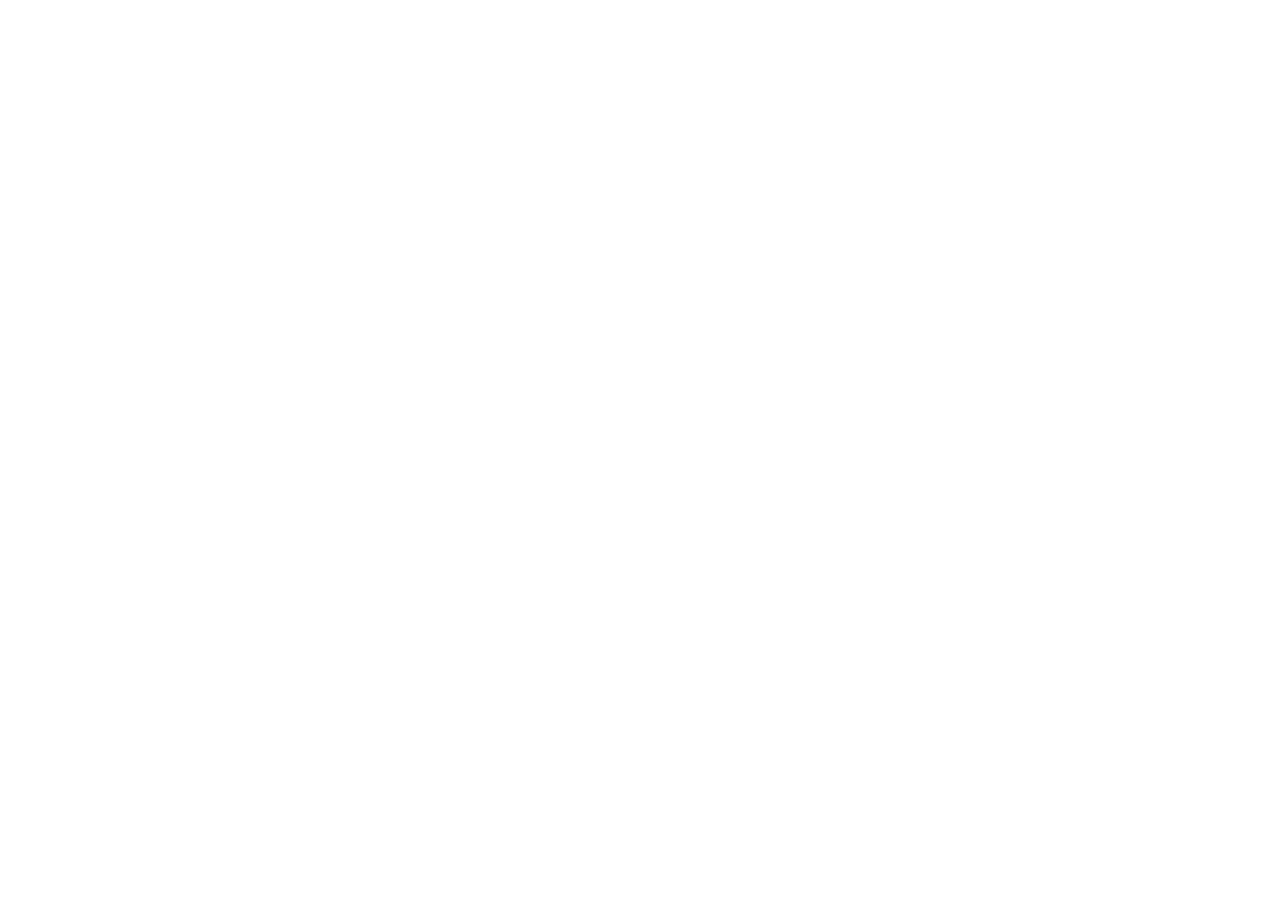
==== index.html @ b71c9bcd "creando la estructura de la pagina" ====
<!DOCTYPE html>
<html lang="es-MX">
<head>
    <meta charset="UTF-8">
    <meta name="viewport" content="width=device-width, initial-scale=1.0">
    <title>Portafolio | Israel Gonzalez</title>
    <link rel="stylesheet" href="css/main.css">
    <link rel="stylesheet" href="css/reset.css">
</head>
<body>
    <div class="global">

    </div>
    <script src="js/app.js"></script>
</body>
</html>
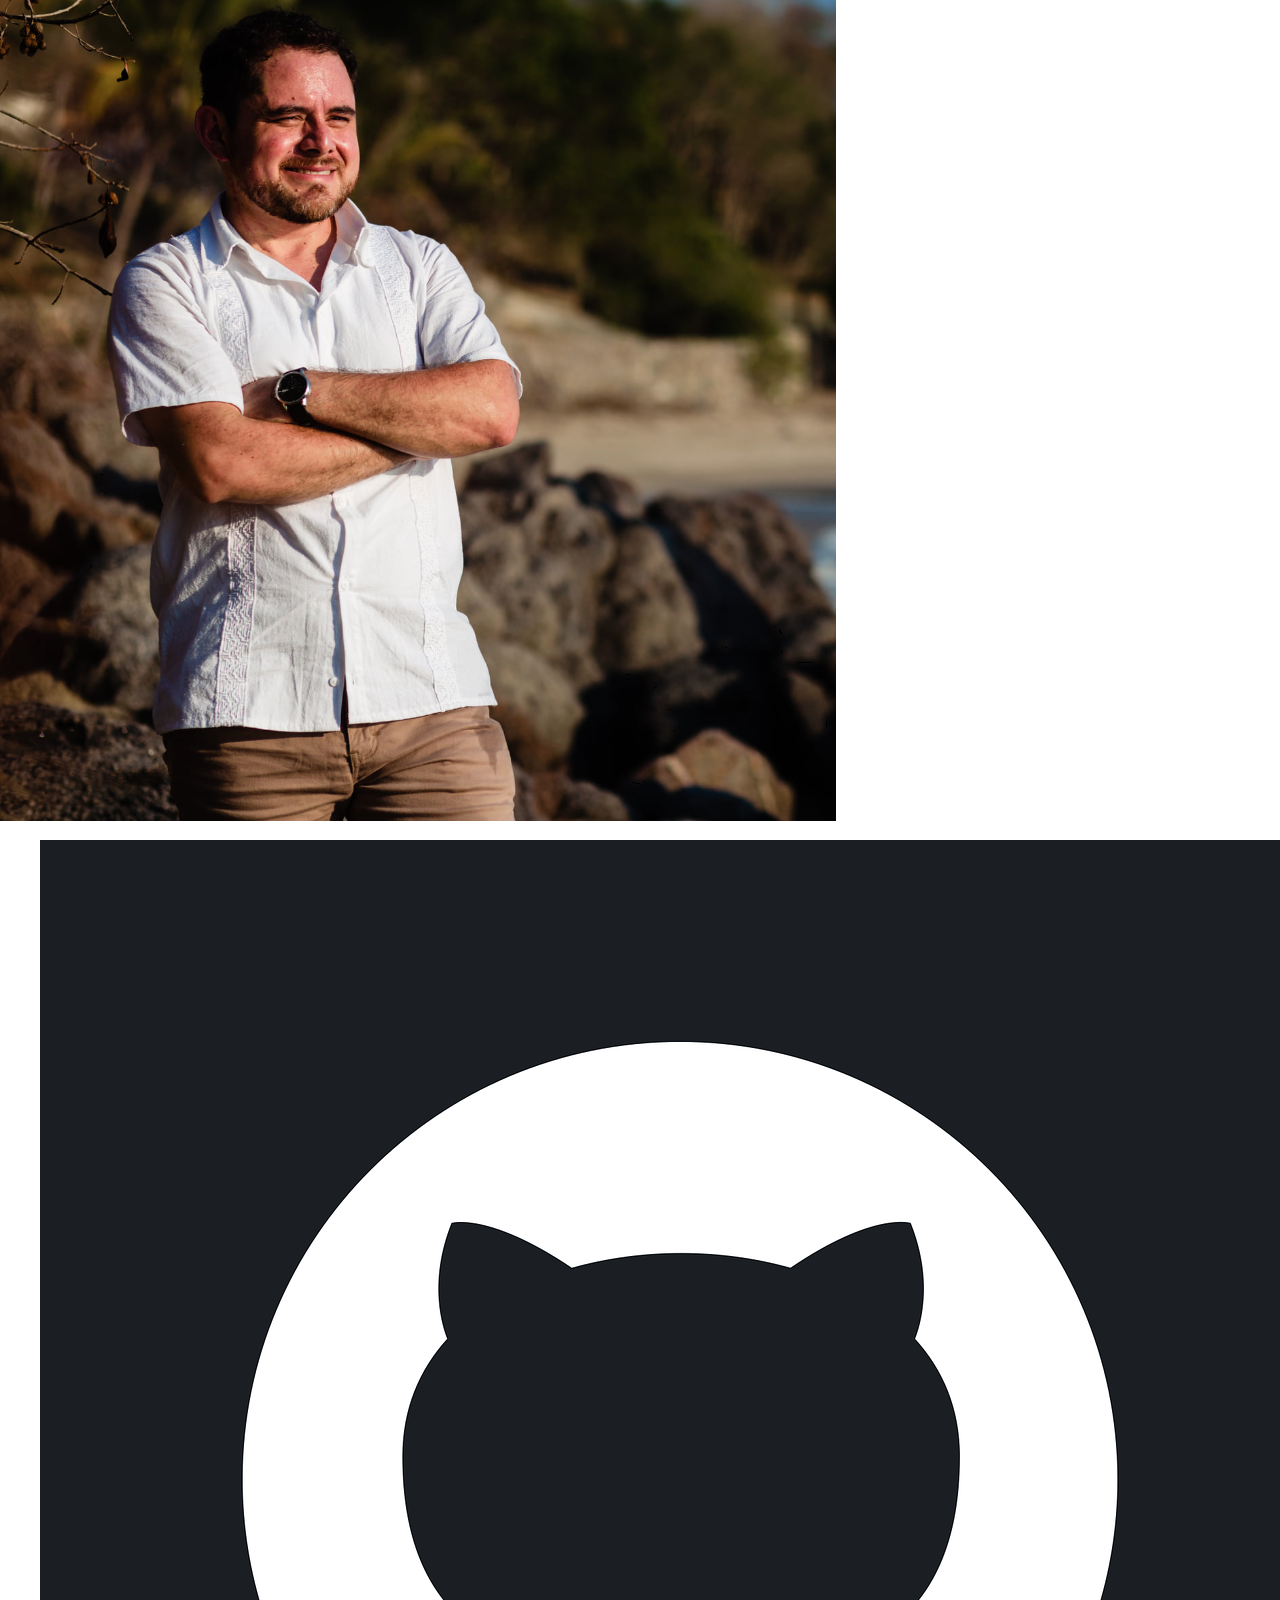
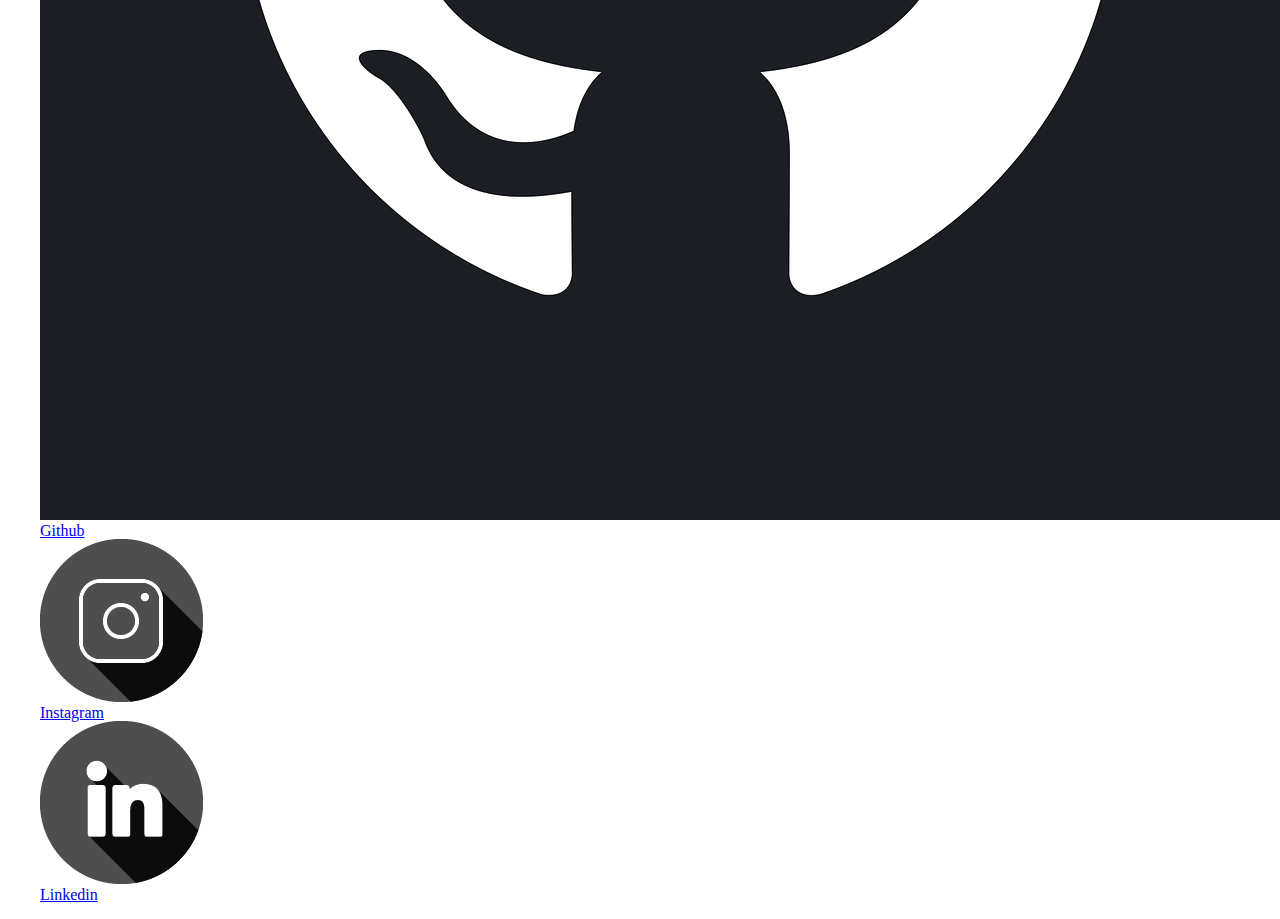
==== commit 7168820a: "creando el header html" ====
--- a/index.html
+++ b/index.html
@@ -9,6 +9,23 @@
 </head>
 <body>
     <div class="global">
+        <header class="header">
+            <img src="img/illustrator/yo.png" alt="me" class="header__img">
+            <menu class="header__menu">
+                <a href="#" class="header__link">
+                    <img src="img/icons/github-6980894_1280.png" alt="git icon" class="menu__icon">
+                    <p class="menu__text">Github</p>
+                </a>
+                <a href="#" class="header__link">
+                    <img src="img/icons/insta.png" alt="instagram icon" class="menu__icon">
+                    <p class="menu__text">Instagram</p>
+                </a>
+                <a href="#" class="header__link">
+                    <img src="img/icons/in.png" alt="linkedin icon" class="menu__icon">
+                    <p class="menu__text">Linkedin</p>
+                </a>
+            </menu>
+        </header>
 
     </div>
     <script src="js/app.js"></script>
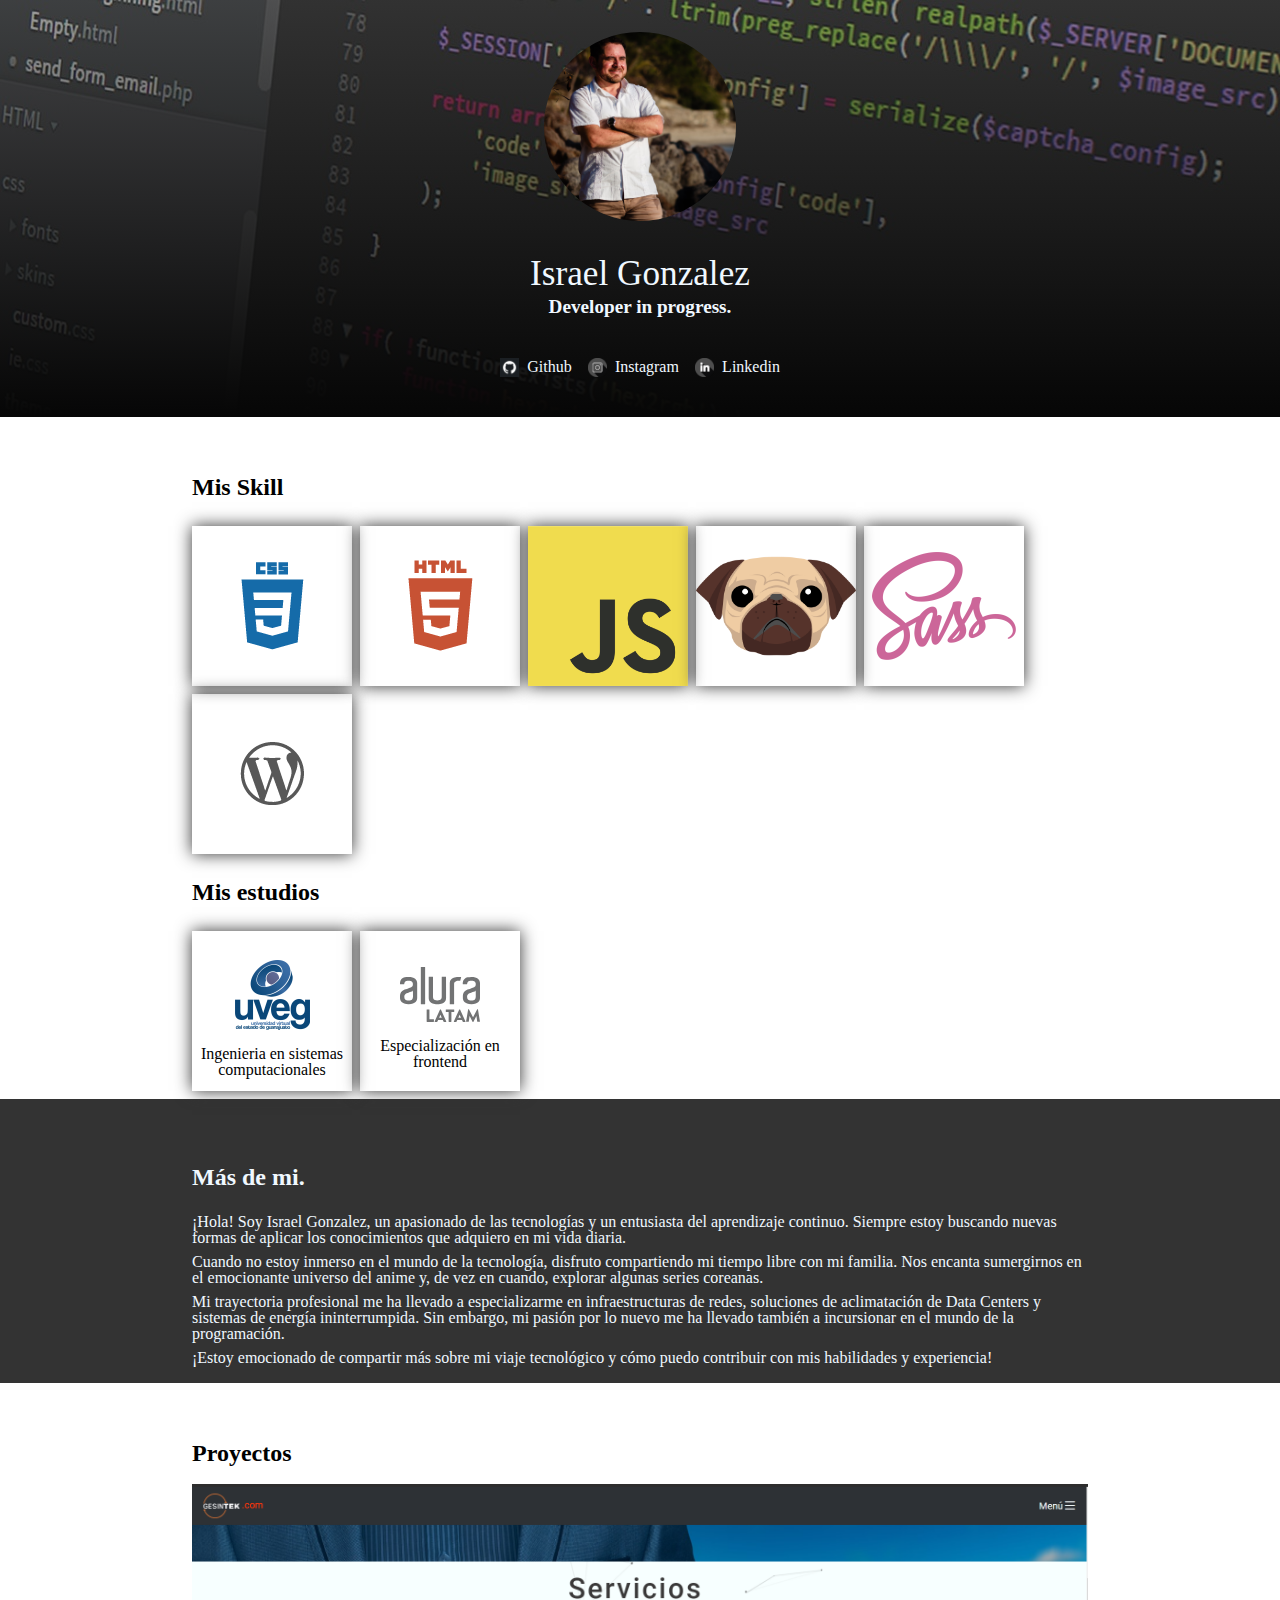
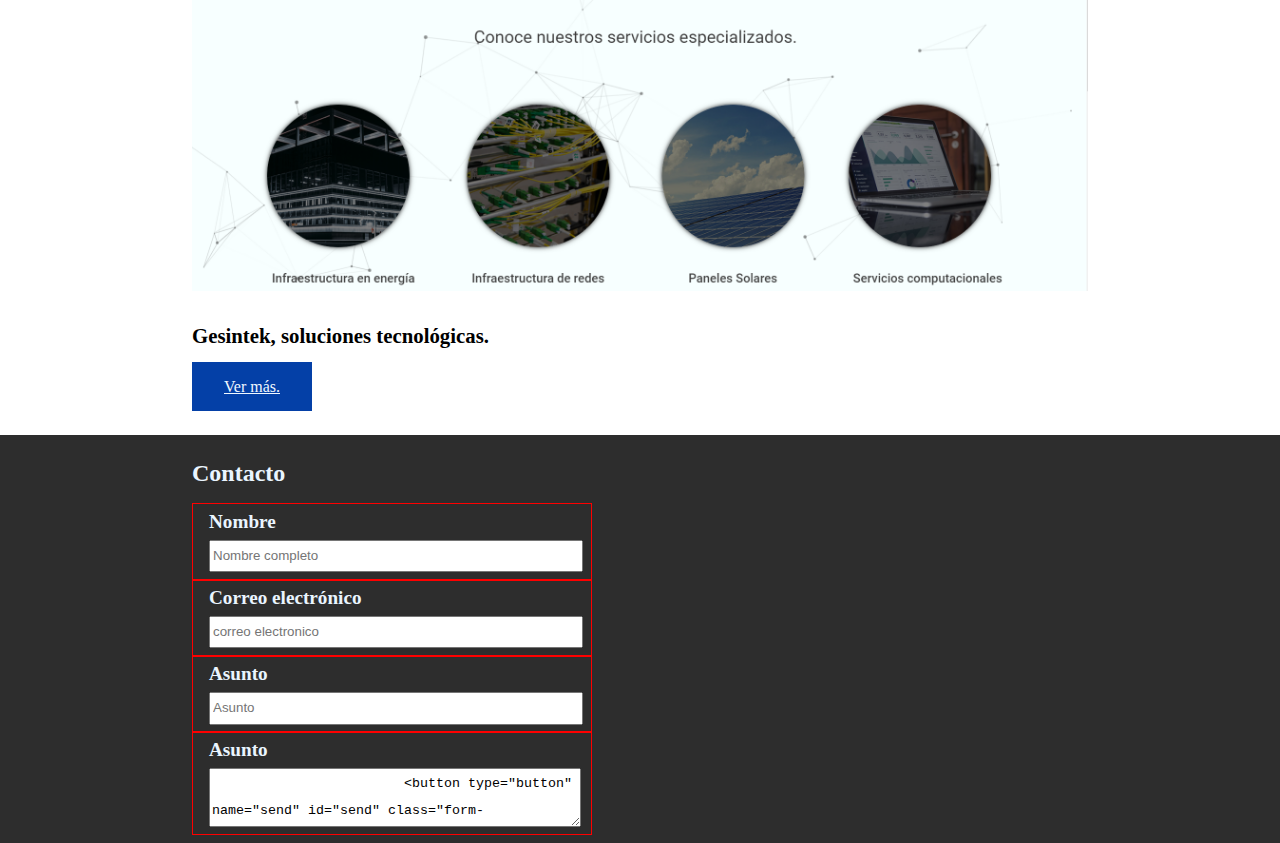
==== commit 70fe5c8f: "terminando html" ====
--- a/index.html
+++ b/index.html
@@ -9,8 +9,13 @@
 </head>
 <body>
     <div class="global">
+        <!-- HEADER -->
         <header class="header">
             <img src="img/illustrator/yo.png" alt="me" class="header__img">
+            <div class="header__title">
+                <h1>Israel Gonzalez</h1>
+                <h3>Developer in progress.</h3>
+            </div>
             <menu class="header__menu">
                 <a href="#" class="header__link">
                     <img src="img/icons/github-6980894_1280.png" alt="git icon" class="menu__icon">
@@ -26,8 +31,91 @@
                 </a>
             </menu>
         </header>
-
+        <!-- SKILL&DEGREE -->
+        <div class="skll">
+            <div class="skill__box box-content">
+                
+                <h2 class="title">Mis Skill</h2>
+                
+                <div class="skill-card">
+                    <img src="img/icons/css.png" alt="CSS icon">
+                </div>
+                <div class="skill-card">
+                    <img src="img/icons/html5.png" alt="html5 icon">
+                </div>
+                <div class="skill-card">
+                    <img src="img/icons/JavaScript-logo.png" alt="JavaScript icon">
+                </div>
+                <div class="skill-card">
+                    <img src="img/icons/pug.png" alt="JavaScript icon">
+                </div>
+                <div class="skill-card">
+                    <img src="img/icons/sass.png" alt="JavaScript icon">
+                </div>
+                <div class="skill-card">
+                    <img src="img/icons/wp.png" alt="JavaScript icon">
+                </div>
+                <h2 class="title">Mis estudios</h2>
+                <div class="skill-card">
+                    <img src="img/icons/logo_uveg.png" alt="JavaScript icon">
+                    <p>Ingenieria en sistemas computacionales</p>
+                </div>
+                <div class="skill-card">
+                    <img src="img/icons/logo-aluraespanhol.svg" alt="JavaScript icon">
+                    <p>Especialización en frontend</p>
+                </div>
+            </div>
+        </div>
+        <!-- ABOUT -->
+        <div class="about">
+            <div class="box-content">
+                <h2 class="title">Más de mi.</h2>
+                <p>¡Hola! Soy Israel Gonzalez, un apasionado de las tecnologías y un entusiasta del aprendizaje continuo. Siempre estoy buscando nuevas formas de aplicar los conocimientos que adquiero en mi vida diaria.</p>
+                    
+                <p>Cuando no estoy inmerso en el mundo de la tecnología, disfruto compartiendo mi tiempo libre con mi familia. Nos encanta sumergirnos en el emocionante universo del anime y, de vez en cuando, explorar algunas series coreanas.</p>
+                    
+                <p>Mi trayectoria profesional me ha llevado a especializarme en infraestructuras de redes, soluciones de aclimatación de Data Centers y sistemas de energía ininterrumpida. Sin embargo, mi pasión por lo nuevo me ha llevado también a incursionar en el mundo de la programación.</p>
+                    
+                <p>¡Estoy emocionado de compartir más sobre mi viaje tecnológico y cómo puedo contribuir con mis habilidades y experiencia!</p>
+            </div>
+        </div>
     </div>
+    <!-- PROYECTS -->
+    <div class="proyects">
+        <div class="box-content">
+            <h2 class="title">Proyectos</h2>
+            <div class="proyects-card">
+                <img src="img/illustrator/gesintek.png" alt="">
+                <p>Gesintek, soluciones tecnológicas.</p>
+                <a href="#">Ver más.</a>
+            </div>
+        </div>
+    </div>
+    <!-- FOOTER -->
+    <footer class="footer">
+        <div class="footer-box box-content">
+            <h2 class="title">Contacto</h2>
+            <form id="footer-form" class="footer-form">
+                <div class="form-input">
+                    <label for="name">Nombre</label>
+                    <input name="name" type="text" id="name" placeholder="Nombre completo" required>
+                </div>
+                <div class="form-input">
+                    <label for="email">Correo electrónico</label>
+                    <input name="email" id="email" placeholder="correo electronico" required>
+                </div>
+                <div class="form-input">
+                    <label for="asunto">Asunto</label>
+                    <input name="asunto" type="text" id="asunto" placeholder="Asunto" required>
+                </div>
+                <div class="form-input">
+                    <label for="asunto">Asunto</label>
+                    <textarea name="asunto" id="asunto" placeholder="Asunto" required>
+                        <button type="button" name="send" id="send" class="form-send">Enviar</button>
+                </div>
+            </form>
+        </div>
+    </footer>
     <script src="js/app.js"></script>
 </body>
 </html>--- a/css/main.css
+++ b/css/main.css
@@ -0,0 +1,166 @@
+/* HEADER */
+.header{
+    width: 100%;
+    height: 100%;
+    display: flex;
+    flex-direction: column;
+    flex-wrap: wrap;
+    justify-content: center;
+    align-items: center;
+    background-color: #333;
+    background-image: linear-gradient(rgba(63, 63, 63, 0.5), rgb(6,6,6)),url("../img/bg/bg-code.jpg");
+    color: aliceblue;
+
+}
+.header__img{
+    width: 100%;
+    max-width: 12rem;
+    max-height: 12rem;
+    border-radius: 50%;
+    padding: 2rem 0;
+}
+.header__menu{
+    width: 100%;
+    display: flex;
+    flex-flow: row wrap;
+    align-items: center;
+    justify-content: center;
+    box-sizing: border-box;
+    padding: .5rem;
+}
+.header__title{
+    text-align: center;
+}
+.header__title h1{
+    font-size: 2.2rem;
+    font-weight: bolder;
+    line-height: 1.2;
+}
+.header__title{
+    font-size: 1.2rem;
+    font-weight: 100;
+    line-height: 1.2;
+}
+.header__link{
+    display: flex;
+    justify-content: center;
+    align-items: center;
+    align-self: stretch;
+    text-decoration: none;
+    padding: 1rem .5rem;
+    color: aliceblue;
+    gap: .5rem;
+}
+.menu__icon{
+    width: 1.2rem;
+    height: 1.2rem;
+}
+/* ABOUT-+9937-83++3<----3.MI BEBE LO ESCRIBIO3 */
+.about{
+    width: 100%;
+    padding: .5rem 1rem;
+    box-sizing: border-box;
+    background-color: #333;
+    color: aliceblue;
+}
+
+.about p{
+    padding: .4rem .2rem .1rem 0;
+}
+/* SKILL&DEGREE */
+.skill__box{
+    display: flex;
+    justify-content: start;
+    flex-flow: row wrap;
+    gap: .5rem;
+}
+.skill__title{
+    width: 100%;
+    font-size: 1.5rem;
+    font-weight: bolder;
+    line-height: 1.5;
+    padding: 1.2rem 0;
+}
+.skill-card{
+    width:10rem;
+    height:10rem;
+    display: flex;
+    flex-direction: column;
+    justify-content: center;
+    align-items: center;
+    box-sizing: border-box;
+    box-shadow: 0px 0px 1rem #333;
+}
+.skill-card img{
+    max-width: 100%;
+    object-fit: cover;
+    padding: 1rem .5rem;
+}
+.skill-card p{
+    text-align: center;
+}
+/* PROYECTS */
+.proyects{
+
+}
+.proyects-card img{
+    width: 100%;
+    object-fit: cover;
+}
+.proyects-card p{
+    font-size: 1.3rem;
+    font-weight: bold;
+    margin: 2rem 0;
+}
+.proyects-card a{
+    padding: 1rem 2rem;
+    margin: 2rem 0;
+    text-align: center;
+    background-color: #0440a7;
+    color: aliceblue;
+}
+/* FOOTER */
+.footer{
+    width: 100%;
+    background-color: #2d2d2d;
+    color: rgb(234, 245, 255);
+}
+.form-input{
+    width: 100%;
+    max-width: 25rem;
+    padding: .2rem 1rem;
+    display: flex;
+    flex-direction: column;
+    box-sizing: border-box;
+    border: 1px solid red;
+}
+.form-input input,textarea{
+    width: 100%;
+    line-height: 2;
+    margin: .2rem 0;
+    font-weight: 100;
+}
+.form-input label{
+    font-size: 1.2rem;
+    line-height: 1.5;
+    font-weight: bolder;
+}
+/* 
+*******
+GLOBALS
+********
+ */
+.title{
+    width: 100%;
+    font-size: 1.5rem;
+    font-weight: bolder;
+    line-height: 1.2;
+    padding: 1rem 0;
+}
+.box-content{
+    width: 100%;
+    max-width: 60rem;
+    padding: .5rem 2rem;
+    margin: 2rem auto 0;
+    box-sizing: border-box;
+}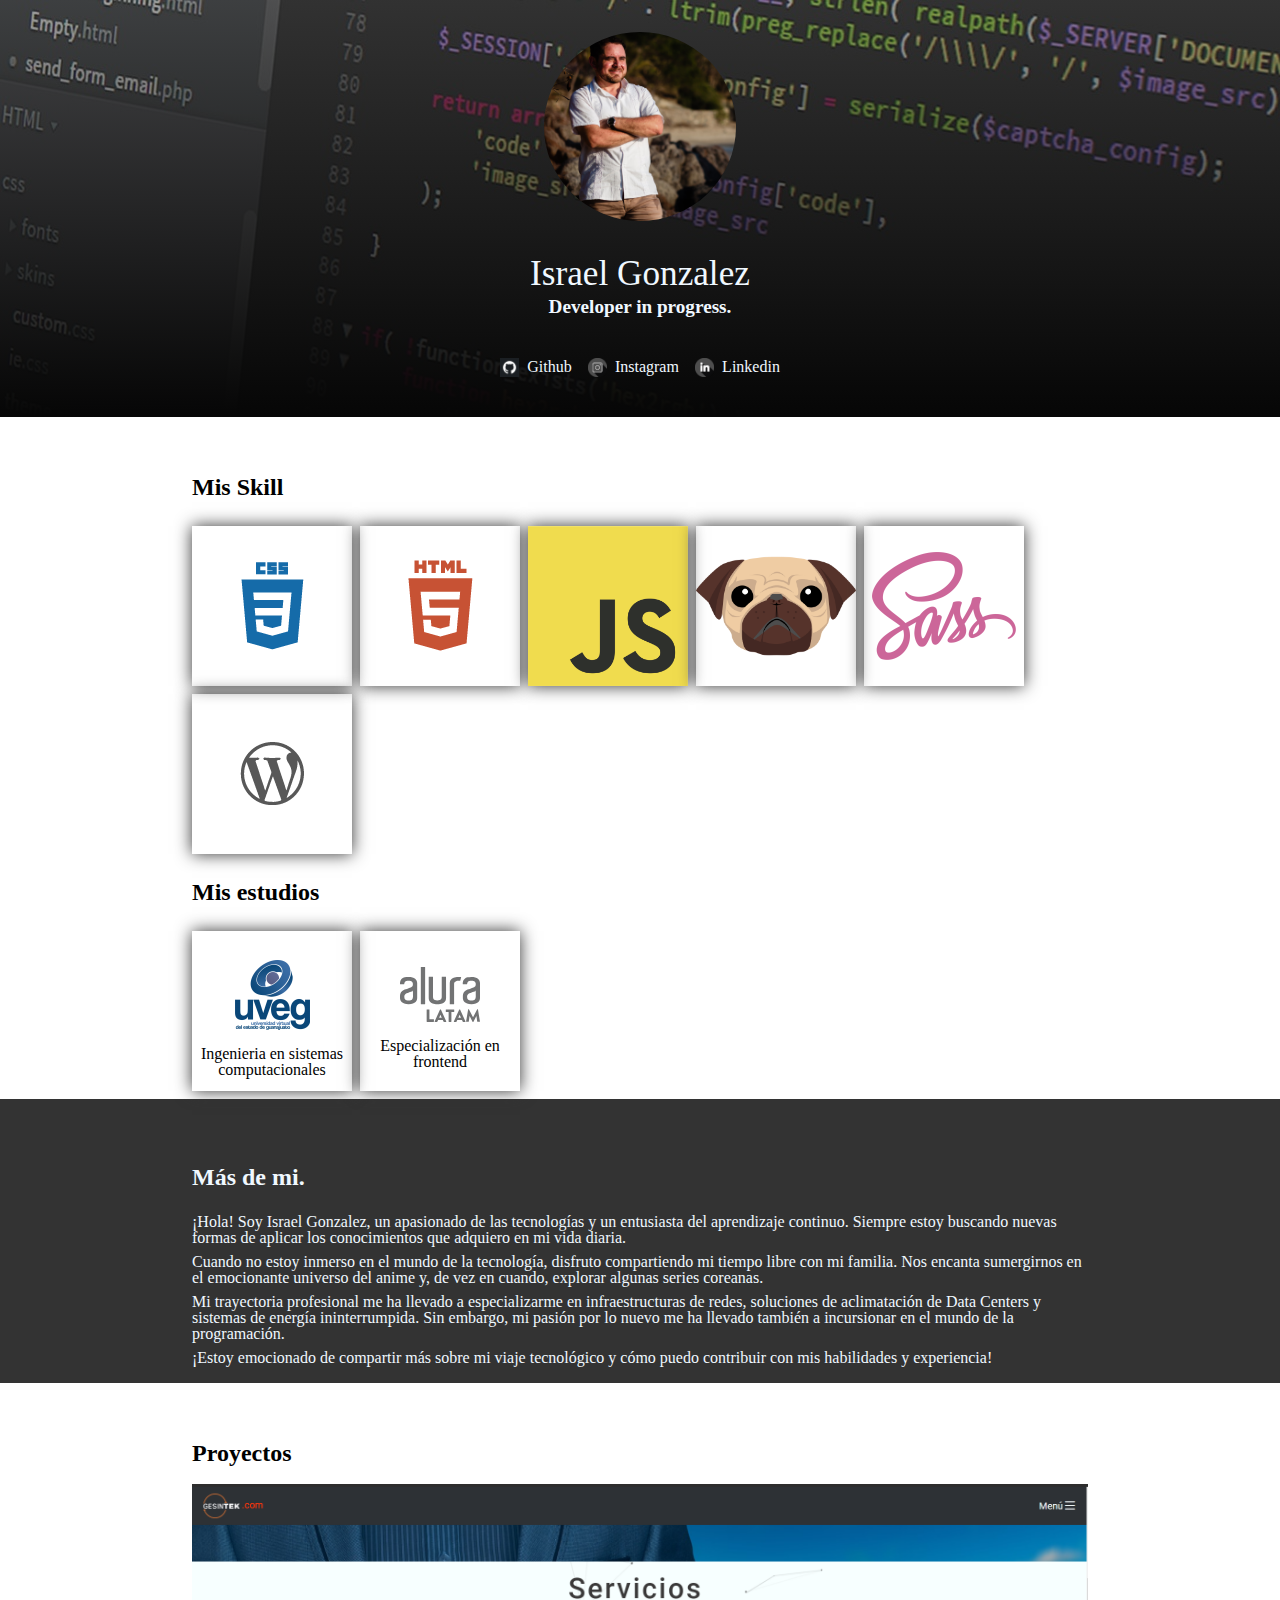
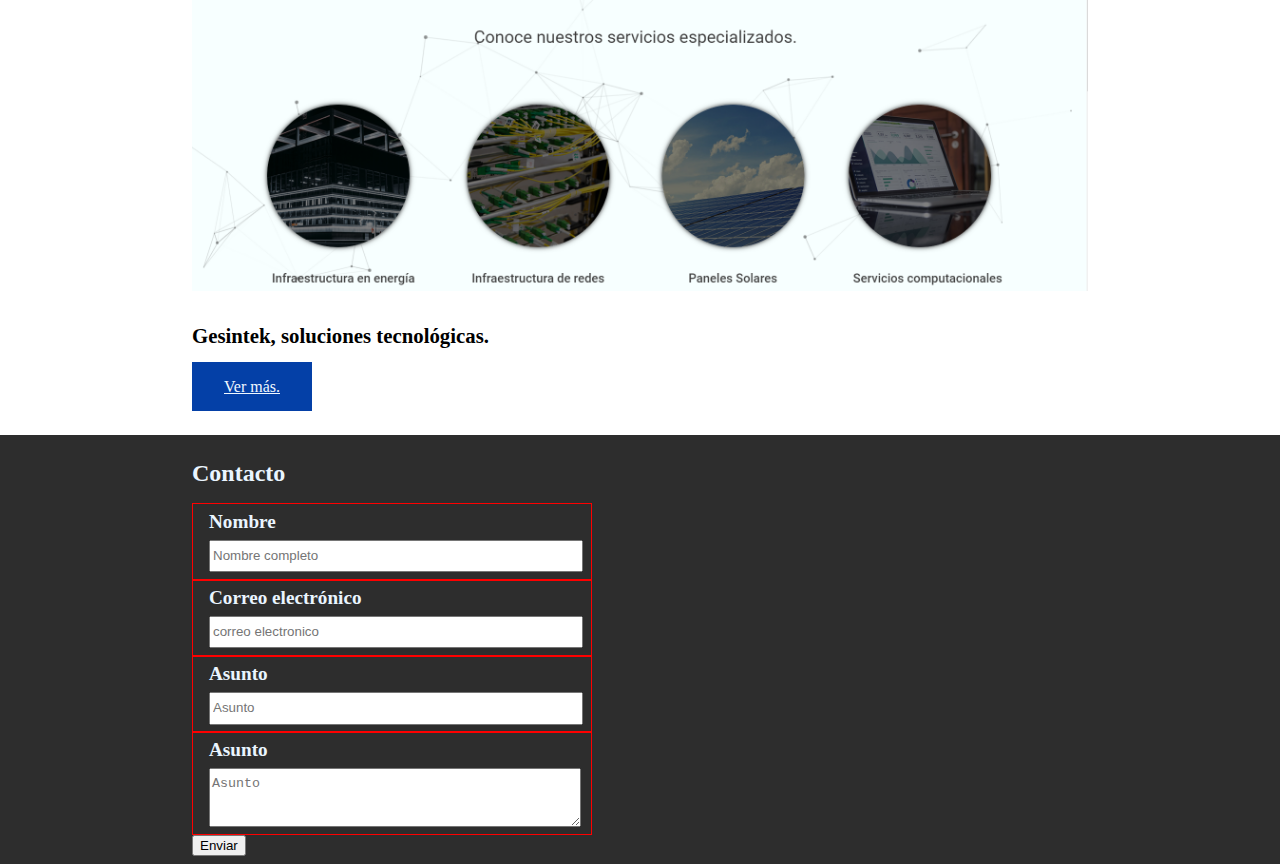
==== commit 7be93b7d: "Arreglando errores de footer" ====
--- a/index.html
+++ b/index.html
@@ -110,9 +110,9 @@
                 </div>
                 <div class="form-input">
                     <label for="asunto">Asunto</label>
-                    <textarea name="asunto" id="asunto" placeholder="Asunto" required>
-                        <button type="button" name="send" id="send" class="form-send">Enviar</button>
+                    <textarea name="asunto" id="asunto" placeholder="Asunto" required></textarea>
                 </div>
+                <button type="button" id="send" class="form-send">Enviar</button>
             </form>
         </div>
     </footer>
--- a/css/main.css
+++ b/css/main.css
@@ -99,10 +99,9 @@
 .skill-card p{
     text-align: center;
 }
+
+
 /* PROYECTS */
-.proyects{
-
-}
 .proyects-card img{
     width: 100%;
     object-fit: cover;
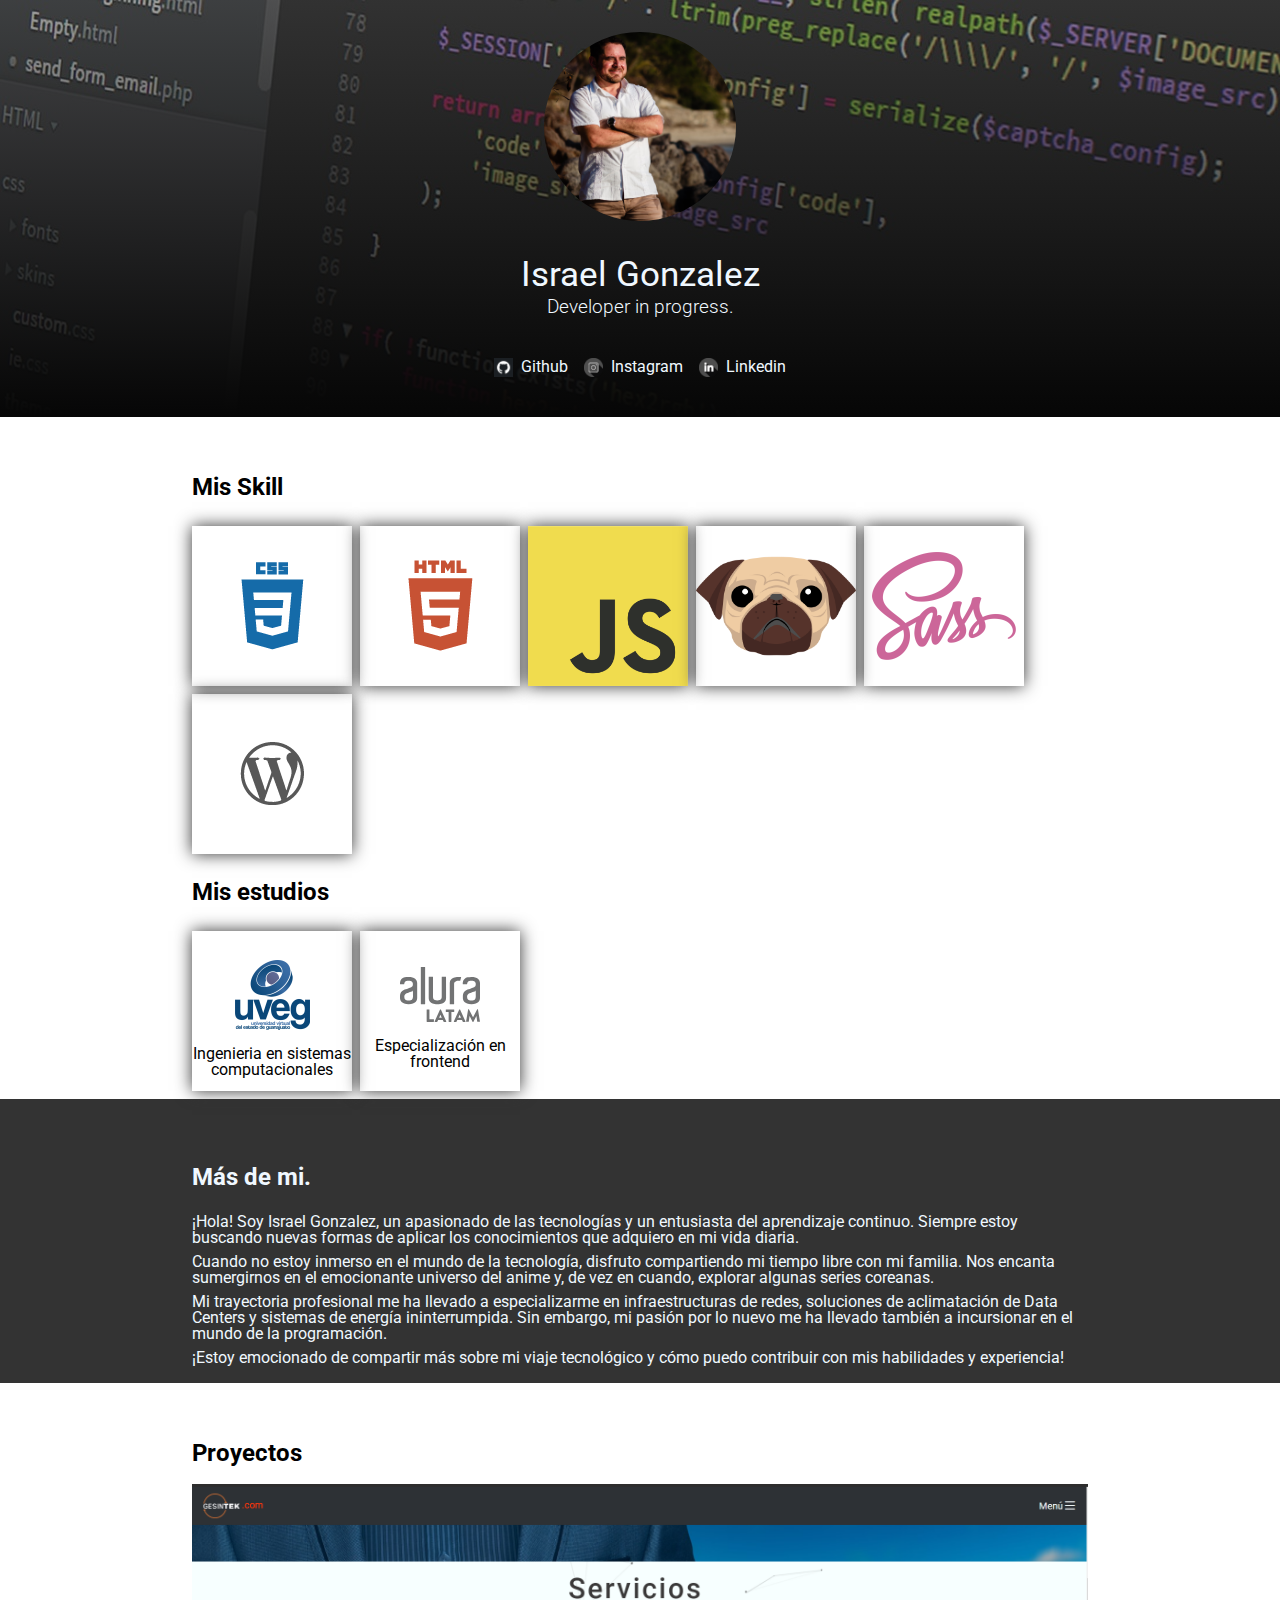
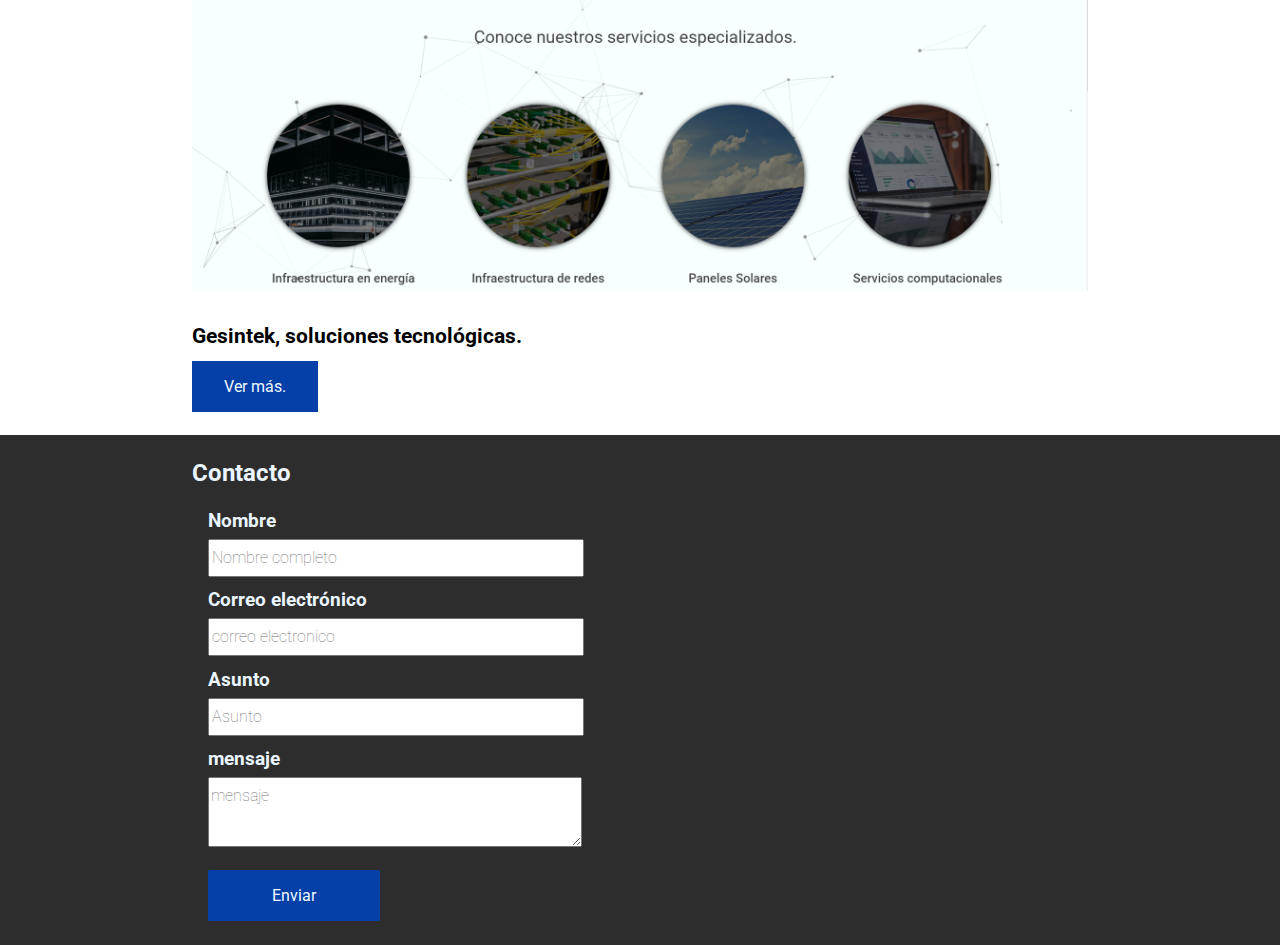
==== commit 12eb109a: "Actualizando css" ====
--- a/index.html
+++ b/index.html
@@ -4,6 +4,11 @@
     <meta charset="UTF-8">
     <meta name="viewport" content="width=device-width, initial-scale=1.0">
     <title>Portafolio | Israel Gonzalez</title>
+    <!-- Fonts -->
+    <link rel="preconnect" href="https://fonts.googleapis.com">
+<link rel="preconnect" href="https://fonts.gstatic.com" crossorigin>
+<link href="https://fonts.googleapis.com/css2?family=Roboto:ital,wght@0,100;0,300;0,400;0,500;0,700;0,900;1,100;1,300;1,400;1,500;1,700;1,900&display=swap" rel="stylesheet">
+    <!-- Developer -->
     <link rel="stylesheet" href="css/main.css">
     <link rel="stylesheet" href="css/reset.css">
 </head>
@@ -14,7 +19,7 @@
             <img src="img/illustrator/yo.png" alt="me" class="header__img">
             <div class="header__title">
                 <h1>Israel Gonzalez</h1>
-                <h3>Developer in progress.</h3>
+                <h3 class="roboto-light">Developer in progress.</h3>
             </div>
             <menu class="header__menu">
                 <a href="#" class="header__link">
@@ -109,8 +114,8 @@
                     <input name="asunto" type="text" id="asunto" placeholder="Asunto" required>
                 </div>
                 <div class="form-input">
-                    <label for="asunto">Asunto</label>
-                    <textarea name="asunto" id="asunto" placeholder="Asunto" required></textarea>
+                    <label for="mensaje">mensaje</label>
+                    <textarea name="mensaje" id="mensaje" placeholder="mensaje" required></textarea>
                 </div>
                 <button type="button" id="send" class="form-send">Enviar</button>
             </form>
--- a/css/main.css
+++ b/css/main.css
@@ -1,3 +1,7 @@
+*{
+    font-family: "Roboto", Verdana, sans-serif;
+    font-size: 1rem;
+}
 /* HEADER */
 .header{
     width: 100%;
@@ -90,6 +94,12 @@
     align-items: center;
     box-sizing: border-box;
     box-shadow: 0px 0px 1rem #333;
+    transition: all .3s ease-in-out;   
+}
+.skill-card:hover{
+    transform: scale(1.05);
+    z-index: 1000;
+    font-weight: bold;
 }
 .skill-card img{
     max-width: 100%;
@@ -117,6 +127,13 @@
     text-align: center;
     background-color: #0440a7;
     color: aliceblue;
+    transition: all .2s ease-in;
+    text-decoration: none;
+}
+.proyects-card a:hover{
+    background-color: rgb(0, 136, 255);
+    color: rgb(221, 240, 255);
+    box-shadow: 0px 0px 5px rgb(63, 63, 63);
 }
 /* FOOTER */
 .footer{
@@ -131,7 +148,6 @@
     display: flex;
     flex-direction: column;
     box-sizing: border-box;
-    border: 1px solid red;
 }
 .form-input input,textarea{
     width: 100%;
@@ -143,6 +159,22 @@
     font-size: 1.2rem;
     line-height: 1.5;
     font-weight: bolder;
+}
+.form-send{
+    margin: 1rem 1rem;
+    padding: 1rem 4rem;
+    background-color: #0440a7;
+    color: rgb(240, 248, 255);
+    border-radius: .1rem;
+    text-decoration: none;
+    transition: all .3s ease;
+    border: none;
+    cursor: pointer;
+}
+.form-send:active,.form-send:hover{
+    background-color: rgb(0, 136, 255);
+    color: rgb(221, 240, 255);
+    box-shadow: 0px 0px 5px rgb(63, 63, 63);
 }
 /* 
 *******
@@ -162,4 +194,81 @@
     padding: .5rem 2rem;
     margin: 2rem auto 0;
     box-sizing: border-box;
-}+}
+/* 
+************
+FONTS
+************
+*/
+.roboto-thin {
+    font-family: "Roboto", sans-serif;
+    font-weight: 100;
+    font-style: normal;
+  }
+  
+  .roboto-light {
+    font-family: "Roboto", sans-serif;
+    font-weight: 300;
+    font-style: normal;
+  }
+  
+  .roboto-regular {
+    font-family: "Roboto", sans-serif;
+    font-weight: 400;
+    font-style: normal;
+  }
+  
+  .roboto-medium {
+    font-family: "Roboto", sans-serif;
+    font-weight: 500;
+    font-style: normal;
+  }
+  
+  .roboto-bold {
+    font-family: "Roboto", sans-serif;
+    font-weight: 700;
+    font-style: normal;
+  }
+  
+  .roboto-black {
+    font-family: "Roboto", sans-serif;
+    font-weight: 900;
+    font-style: normal;
+  }
+  
+  .roboto-thin-italic {
+    font-family: "Roboto", sans-serif;
+    font-weight: 100;
+    font-style: italic;
+  }
+  
+  .roboto-light-italic {
+    font-family: "Roboto", sans-serif;
+    font-weight: 300;
+    font-style: italic;
+  }
+  
+  .roboto-regular-italic {
+    font-family: "Roboto", sans-serif;
+    font-weight: 400;
+    font-style: italic;
+  }
+  
+  .roboto-medium-italic {
+    font-family: "Roboto", sans-serif;
+    font-weight: 500;
+    font-style: italic;
+  }
+  
+  .roboto-bold-italic {
+    font-family: "Roboto", sans-serif;
+    font-weight: 700;
+    font-style: italic;
+  }
+  
+  .roboto-black-italic {
+    font-family: "Roboto", sans-serif;
+    font-weight: 900;
+    font-style: italic;
+  }
+  